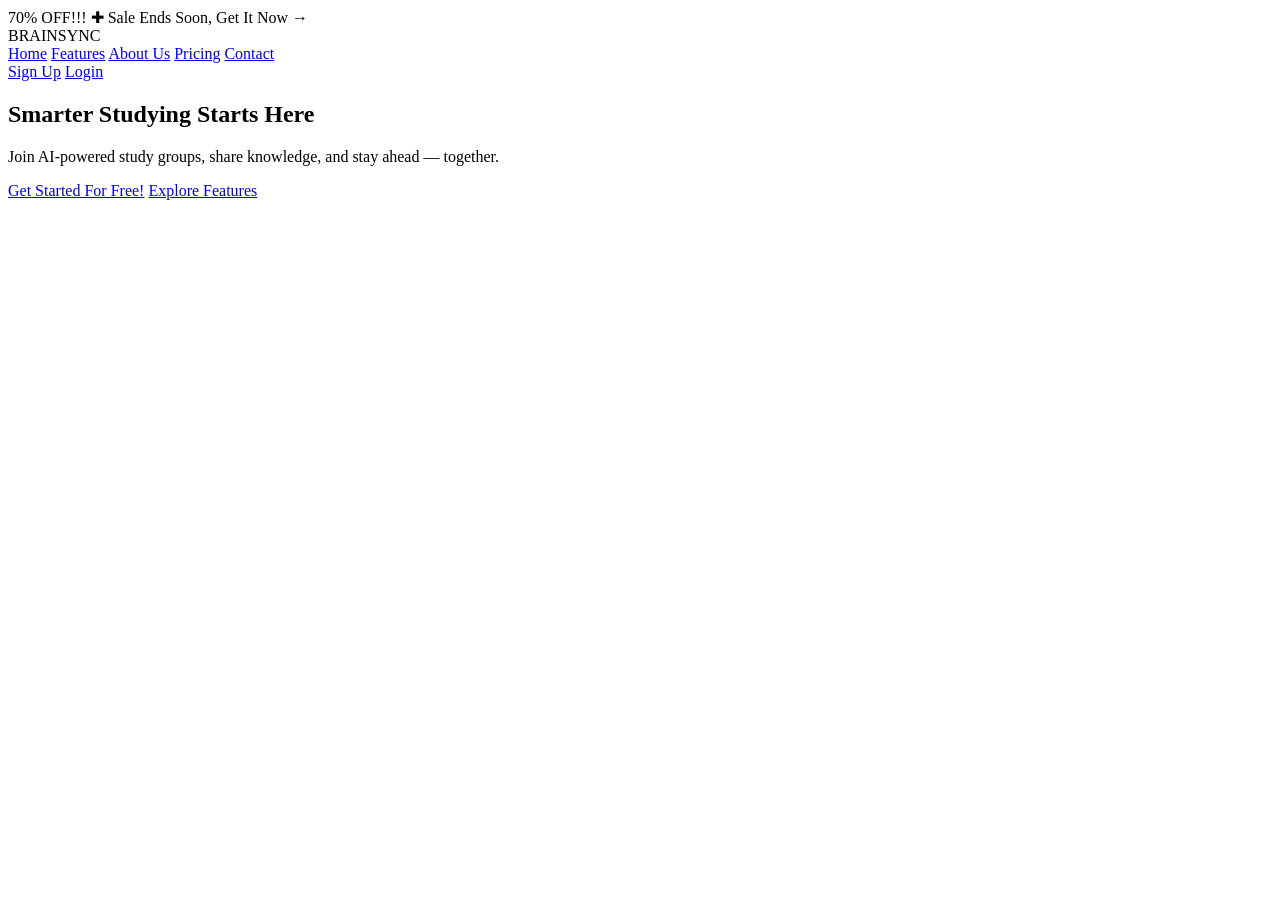
==== Code/index.html @ 2fd0bf12 "Create index.html" ====
<!DOCTYPE html>
<html lang="en">
<head>
  <meta charset="UTF-8" />
  <title>BrainSync | Home</title>
  <link rel="stylesheet" href="style.css" />
  <meta name="viewport" content="width=device-width, initial-scale=1.0" />
</head>
<body>
  <!-- Top offer bar -->
  <div class="offer-bar">
    70% OFF!!! ✚ Sale Ends Soon, Get It Now →
  </div>

  <!-- Navbar -->
  <header class="navbar">
    <div class="logo">BRAIN<span>SYNC</span></div>
    <nav>
      <a href="index.html" class="active">Home</a>
      <a href="features.html">Features</a>
      <a href="about.html">About Us</a>
      <a href="pricing.html">Pricing</a>
      <a href="contact.html">Contact</a>
    </nav>
    <div class="nav-actions">
      <a href="signup.html" class="link-small">Sign Up</a>
      <a href="login.html" class="btn btn-yellow">Login</a>
    </div>
  </header>

  <!-- Hero section -->
  <main>
    <section class="hero">
      <div class="hero-content">
        <h1>Smarter Studying Starts Here</h1>
        <p>Join AI-powered study groups, share knowledge, and stay ahead — together.</p>
        <div class="hero-buttons">
          <a href="signup.html" class="btn btn-yellow">Get Started For Free!</a>
          <a href="features.html" class="btn btn-outline">Explore Features</a>
        </div>
      </div>
      <div class="hero-image">
        <!-- You can put an image here -->
      </div>
    </section>
  </main>

  <script src="script.js"></script>
</body>
</html>
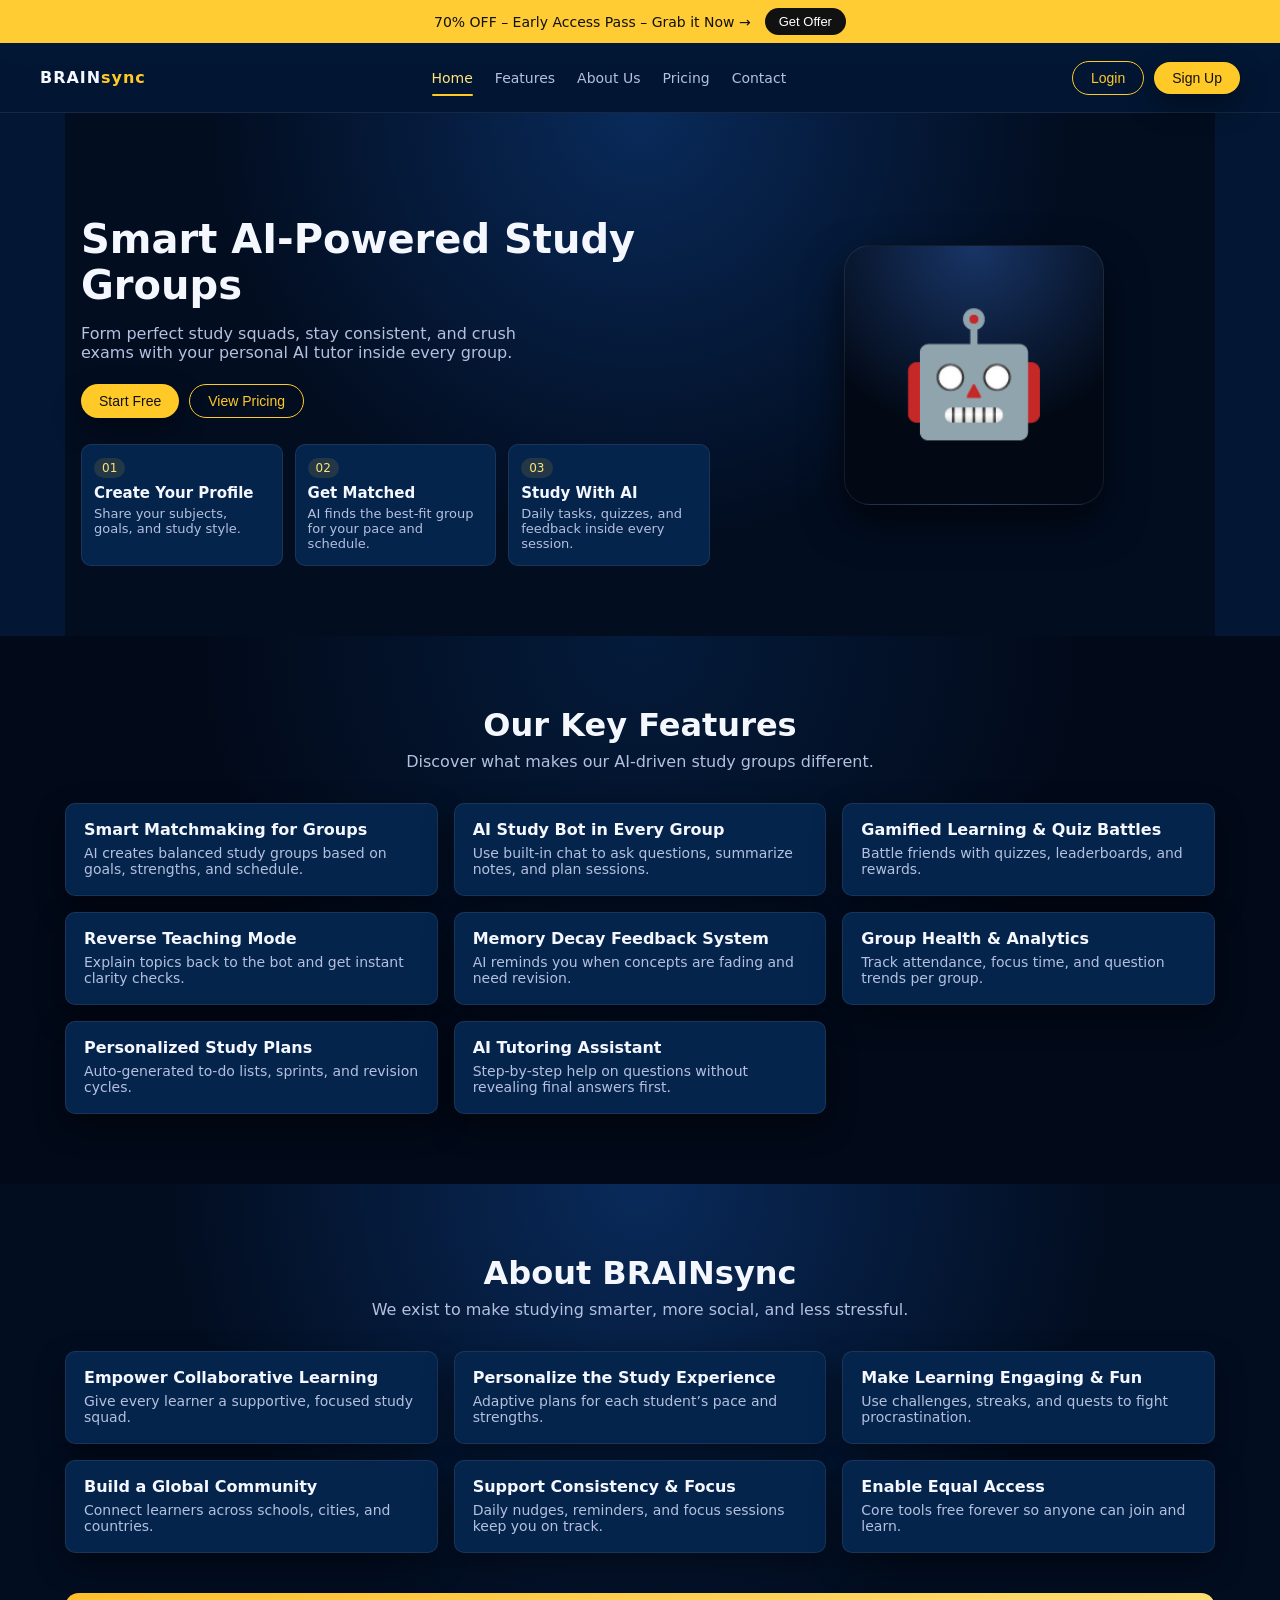
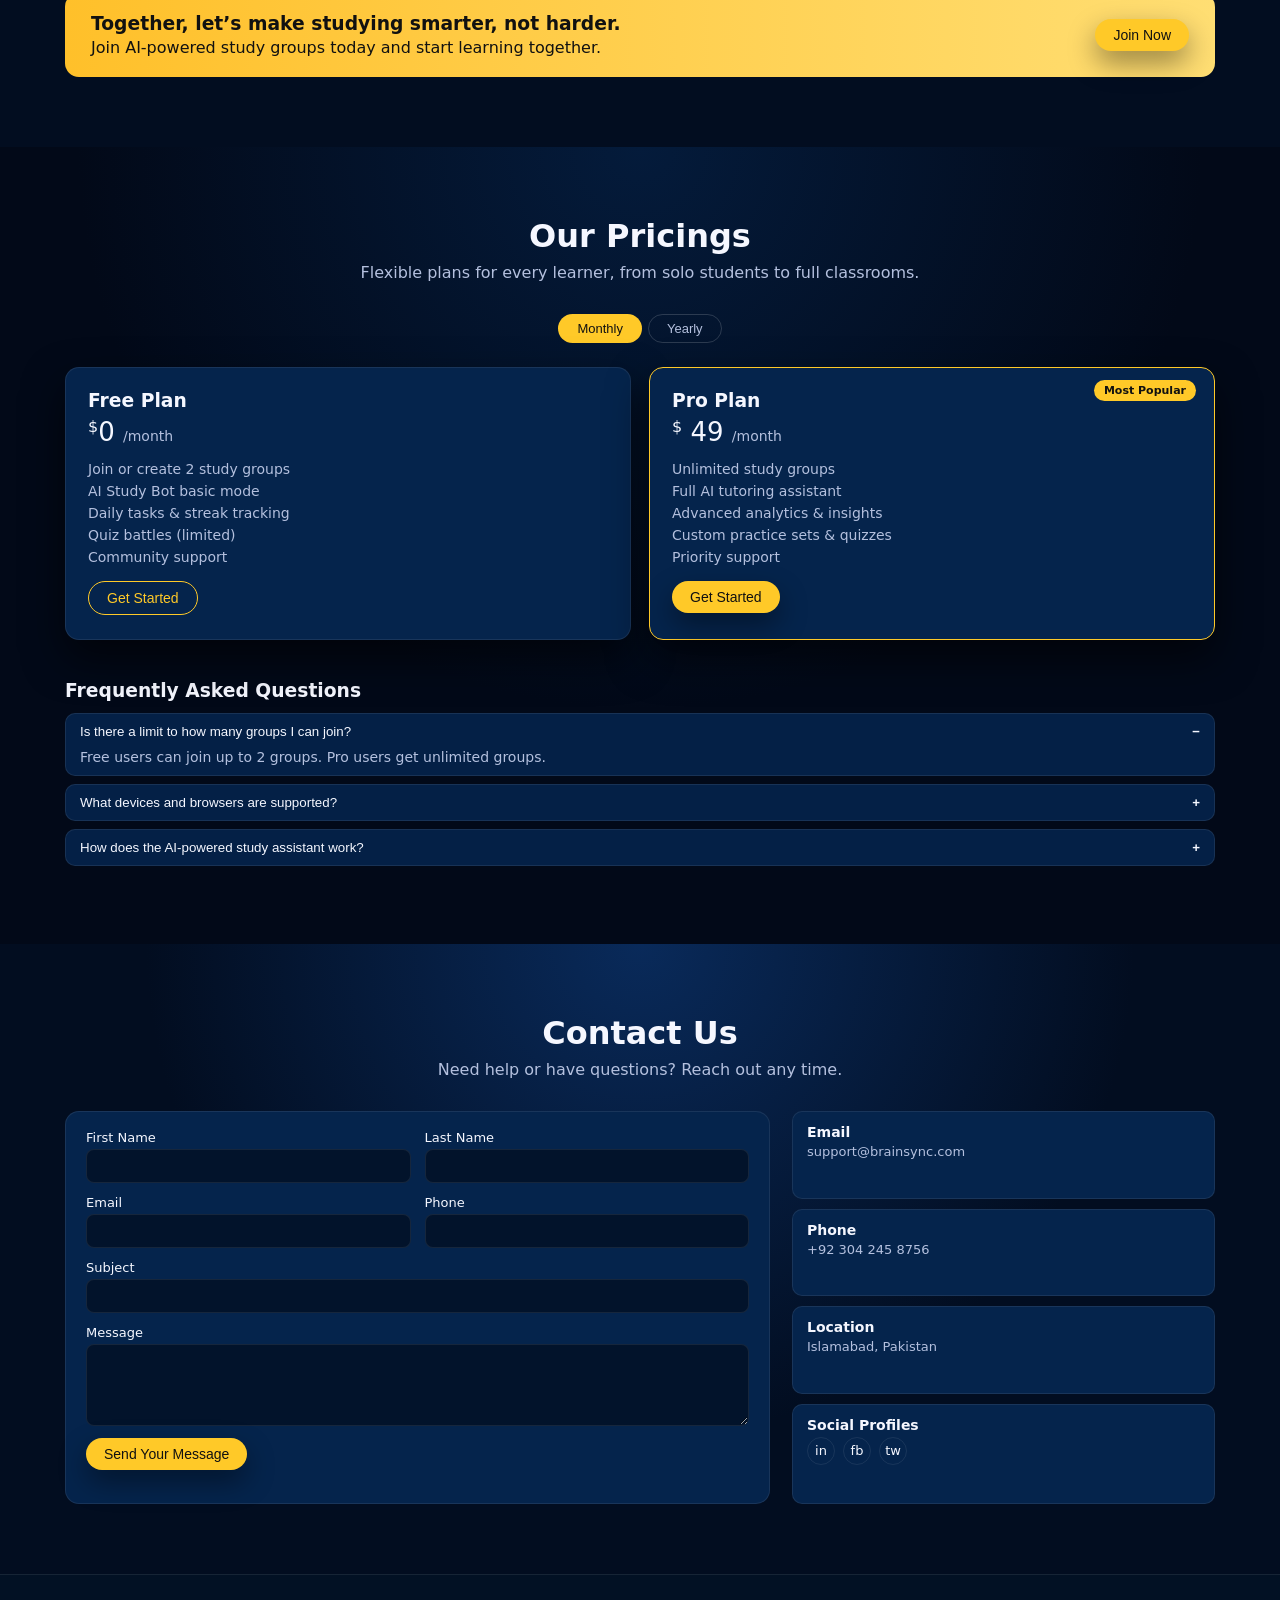
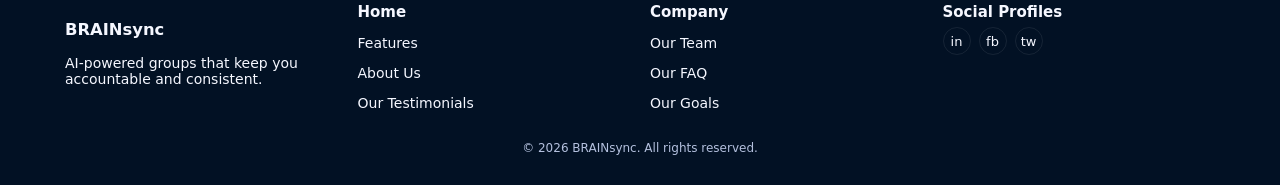
==== commit 5c2deb1b: "Add files via upload" ====
--- a/Code/index.html
+++ b/Code/index.html
@@ -1,50 +1,419 @@
-<!DOCTYPE html>
-<html lang="en">
-<head>
-  <meta charset="UTF-8" />
-  <title>BrainSync | Home</title>
-  <link rel="stylesheet" href="style.css" />
-  <meta name="viewport" content="width=device-width, initial-scale=1.0" />
-</head>
-<body>
-  <!-- Top offer bar -->
-  <div class="offer-bar">
-    70% OFF!!! ✚ Sale Ends Soon, Get It Now →
-  </div>
-
-  <!-- Navbar -->
-  <header class="navbar">
-    <div class="logo">BRAIN<span>SYNC</span></div>
-    <nav>
-      <a href="index.html" class="active">Home</a>
-      <a href="features.html">Features</a>
-      <a href="about.html">About Us</a>
-      <a href="pricing.html">Pricing</a>
-      <a href="contact.html">Contact</a>
-    </nav>
-    <div class="nav-actions">
-      <a href="signup.html" class="link-small">Sign Up</a>
-      <a href="login.html" class="btn btn-yellow">Login</a>
-    </div>
-  </header>
-
-  <!-- Hero section -->
-  <main>
-    <section class="hero">
-      <div class="hero-content">
-        <h1>Smarter Studying Starts Here</h1>
-        <p>Join AI-powered study groups, share knowledge, and stay ahead — together.</p>
-        <div class="hero-buttons">
-          <a href="signup.html" class="btn btn-yellow">Get Started For Free!</a>
-          <a href="features.html" class="btn btn-outline">Explore Features</a>
-        </div>
-      </div>
-      <div class="hero-image">
-        <!-- You can put an image here -->
-      </div>
-    </section>
-  </main>
-
-  <script src="script.js"></script>
-</body>
-</html>
+<!DOCTYPE html>
+<html lang="en">
+
+<head>
+    <meta charset="UTF-8" />
+    <title>BRAINsync – AI Study Groups</title>
+    <meta name="viewport" content="width=device-width, initial-scale=1.0" />
+    <link rel="stylesheet" href="style.css" />
+</head>
+
+<body>
+    <!-- Top notification bar -->
+    <div class="top-bar">
+        <span>70% OFF – Early Access Pass – Grab it Now →</span>
+        <button class="top-bar-btn">Get Offer</button>
+    </div>
+
+    <!-- Navbar -->
+    <header class="navbar">
+        <div class="nav-left">
+            <div class="logo">BRAIN<span>sync</span></div>
+        </div>
+        <nav class="nav-center">
+            <a href="#home" class="nav-link active">Home</a>
+            <a href="#features" class="nav-link">Features</a>
+            <a href="#about" class="nav-link">About Us</a>
+            <a href="#pricing" class="nav-link">Pricing</a>
+            <a href="#contact" class="nav-link">Contact</a>
+        </nav>
+        <div class="nav-right">
+            <button class="btn-outline" data-open="login-modal">Login</button>
+            <button class="btn-primary" data-open="signup-modal">Sign Up</button>
+            <button class="nav-toggle" id="navToggle">☰</button>
+        </div>
+    </header>
+
+    <!-- Mobile menu -->
+    <div class="mobile-menu" id="mobileMenu">
+        <a href="#home" class="nav-link">Home</a>
+        <a href="#features" class="nav-link">Features</a>
+        <a href="#about" class="nav-link">About Us</a>
+        <a href="#pricing" class="nav-link">Pricing</a>
+        <a href="#contact" class="nav-link">Contact</a>
+        <button class="btn-outline" data-open="login-modal">Login</button>
+        <button class="btn-primary" data-open="signup-modal">Sign Up</button>
+    </div>
+
+    <!-- Hero / Home -->
+    <section id="home" class="hero section">
+        <div class="hero-content">
+            <h1>Smart AI‑Powered Study Groups</h1>
+            <p>
+                Form perfect study squads, stay consistent, and crush exams with your
+                personal AI tutor inside every group.
+            </p>
+            <div class="hero-actions">
+                <button class="btn-primary">Start Free</button>
+                <button class="btn-outline" data-scroll="#pricing">View Pricing</button>
+            </div>
+            <div class="hero-steps">
+                <div class="step-card">
+                    <span class="step-number">01</span>
+                    <h3>Create Your Profile</h3>
+                    <p>Share your subjects, goals, and study style.</p>
+                </div>
+                <div class="step-card">
+                    <span class="step-number">02</span>
+                    <h3>Get Matched</h3>
+                    <p>AI finds the best‑fit group for your pace and schedule.</p>
+                </div>
+                <div class="step-card">
+                    <span class="step-number">03</span>
+                    <h3>Study With AI</h3>
+                    <p>Daily tasks, quizzes, and feedback inside every session.</p>
+                </div>
+            </div>
+        </div>
+        <div class="hero-media">
+            <div class="hero-bot">
+                <!-- placeholder robot – replace with your image -->
+                🤖
+            </div>
+        </div>
+    </section>
+
+    <!-- Key Features -->
+    <section id="features" class="section section-alt">
+        <div class="section-header">
+            <h2>Our Key Features</h2>
+            <p>Discover what makes our AI‑driven study groups different.</p>
+        </div>
+
+        <div class="card-grid">
+            <article class="feature-card">
+                <h3>Smart Matchmaking for Groups</h3>
+                <p>AI creates balanced study groups based on goals, strengths, and schedule.</p>
+            </article>
+            <article class="feature-card">
+                <h3>AI Study Bot in Every Group</h3>
+                <p>Use built‑in chat to ask questions, summarize notes, and plan sessions.</p>
+            </article>
+            <article class="feature-card">
+                <h3>Gamified Learning & Quiz Battles</h3>
+                <p>Battle friends with quizzes, leaderboards, and rewards.</p>
+            </article>
+            <article class="feature-card">
+                <h3>Reverse Teaching Mode</h3>
+                <p>Explain topics back to the bot and get instant clarity checks.</p>
+            </article>
+            <article class="feature-card">
+                <h3>Memory Decay Feedback System</h3>
+                <p>AI reminds you when concepts are fading and need revision.</p>
+            </article>
+            <article class="feature-card">
+                <h3>Group Health & Analytics</h3>
+                <p>Track attendance, focus time, and question trends per group.</p>
+            </article>
+            <article class="feature-card">
+                <h3>Personalized Study Plans</h3>
+                <p>Auto‑generated to‑do lists, sprints, and revision cycles.</p>
+            </article>
+            <article class="feature-card">
+                <h3>AI Tutoring Assistant</h3>
+                <p>Step‑by‑step help on questions without revealing final answers first.</p>
+            </article>
+        </div>
+    </section>
+
+    <!-- About / Goals -->
+    <section id="about" class="section">
+        <div class="section-header">
+            <h2>About BRAINsync</h2>
+            <p>We exist to make studying smarter, more social, and less stressful.</p>
+        </div>
+
+        <div class="card-grid goals-grid">
+            <article class="goal-card">
+                <h3>Empower Collaborative Learning</h3>
+                <p>Give every learner a supportive, focused study squad.</p>
+            </article>
+            <article class="goal-card">
+                <h3>Personalize the Study Experience</h3>
+                <p>Adaptive plans for each student’s pace and strengths.</p>
+            </article>
+            <article class="goal-card">
+                <h3>Make Learning Engaging & Fun</h3>
+                <p>Use challenges, streaks, and quests to fight procrastination.</p>
+            </article>
+            <article class="goal-card">
+                <h3>Build a Global Community</h3>
+                <p>Connect learners across schools, cities, and countries.</p>
+            </article>
+            <article class="goal-card">
+                <h3>Support Consistency & Focus</h3>
+                <p>Daily nudges, reminders, and focus sessions keep you on track.</p>
+            </article>
+            <article class="goal-card">
+                <h3>Enable Equal Access</h3>
+                <p>Core tools free forever so anyone can join and learn.</p>
+            </article>
+        </div>
+
+        <div class="cta-banner">
+            <div>
+                <h3>Together, let’s make studying smarter, not harder.</h3>
+                <p>Join AI‑powered study groups today and start learning together.</p>
+            </div>
+            <button class="btn-primary">Join Now</button>
+        </div>
+    </section>
+
+    <!-- Pricing -->
+    <section id="pricing" class="section section-alt">
+        <div class="section-header">
+            <h2>Our Pricings</h2>
+            <p>Flexible plans for every learner, from solo students to full classrooms.</p>
+        </div>
+
+        <div class="billing-toggle">
+            <button class="toggle-btn active" data-billing="monthly">Monthly</button>
+            <button class="toggle-btn" data-billing="yearly">Yearly</button>
+        </div>
+
+        <div class="pricing-grid">
+            <div class="pricing-card">
+                <h3>Free Plan</h3>
+                <p class="price">
+                    <span class="currency">$</span><span class="amount" data-monthly="0" data-yearly="0">0</span>
+                    <span class="period">/month</span>
+                </p>
+                <ul class="pricing-list">
+                    <li>Join or create 2 study groups</li>
+                    <li>AI Study Bot basic mode</li>
+                    <li>Daily tasks & streak tracking</li>
+                    <li>Quiz battles (limited)</li>
+                    <li>Community support</li>
+                </ul>
+                <button class="btn-outline">Get Started</button>
+            </div>
+
+            <div class="pricing-card pricing-card-pro">
+                <div class="tag">Most Popular</div>
+                <h3>Pro Plan</h3>
+                <p class="price">
+                    <span class="currency">$</span>
+                    <span class="amount" data-monthly="49" data-yearly="39">49</span>
+                    <span class="period">/month</span>
+                </p>
+                <ul class="pricing-list">
+                    <li>Unlimited study groups</li>
+                    <li>Full AI tutoring assistant</li>
+                    <li>Advanced analytics & insights</li>
+                    <li>Custom practice sets & quizzes</li>
+                    <li>Priority support</li>
+                </ul>
+                <button class="btn-primary">Get Started</button>
+            </div>
+        </div>
+
+        <!-- FAQ -->
+        <div class="faq">
+            <h3>Frequently Asked Questions</h3>
+            <div class="faq-item active">
+                <button class="faq-question">
+                    Is there a limit to how many groups I can join?
+                    <span class="faq-icon">−</span>
+                </button>
+                <div class="faq-answer">
+                    Free users can join up to 2 groups. Pro users get unlimited groups.
+                </div>
+            </div>
+            <div class="faq-item">
+                <button class="faq-question">
+                    What devices and browsers are supported?
+                    <span class="faq-icon">+</span>
+                </button>
+                <div class="faq-answer">
+                    BRAINsync works on any modern browser on laptop, tablet, or phone.
+                </div>
+            </div>
+            <div class="faq-item">
+                <button class="faq-question">
+                    How does the AI‑powered study assistant work?
+                    <span class="faq-icon">+</span>
+                </button>
+                <div class="faq-answer">
+                    It helps plan sessions, explains concepts step‑by‑step, and creates quizzes from your notes.
+                </div>
+            </div>
+        </div>
+    </section>
+
+    <!-- Contact -->
+    <section id="contact" class="section">
+        <div class="section-header">
+            <h2>Contact Us</h2>
+            <p>Need help or have questions? Reach out any time.</p>
+        </div>
+
+        <div class="contact-grid">
+            <form class="contact-form" id="contactForm">
+                <div class="form-row">
+                    <div class="form-group">
+                        <label>First Name</label>
+                        <input type="text" required />
+                    </div>
+                    <div class="form-group">
+                        <label>Last Name</label>
+                        <input type="text" required />
+                    </div>
+                </div>
+                <div class="form-row">
+                    <div class="form-group">
+                        <label>Email</label>
+                        <input type="email" required />
+                    </div>
+                    <div class="form-group">
+                        <label>Phone</label>
+                        <input type="tel" />
+                    </div>
+                </div>
+                <div class="form-group">
+                    <label>Subject</label>
+                    <input type="text" required />
+                </div>
+                <div class="form-group">
+                    <label>Message</label>
+                    <textarea rows="4" required></textarea>
+                </div>
+                <button class="btn-primary" type="submit">Send Your Message</button>
+                <p class="form-status" id="formStatus"></p>
+            </form>
+
+            <div class="contact-info">
+                <div class="info-card">
+                    <h3>Email</h3>
+                    <p>support@brainsync.com</p>
+                </div>
+                <div class="info-card">
+                    <h3>Phone</h3>
+                    <p>+92 304 245 8756</p>
+                </div>
+                <div class="info-card">
+                    <h3>Location</h3>
+                    <p>Islamabad, Pakistan</p>
+                </div>
+                <div class="info-card">
+                    <h3>Social Profiles</h3>
+                    <div class="social-row">
+                        <a href="#">in</a>
+                        <a href="#">fb</a>
+                        <a href="#">tw</a>
+                    </div>
+                </div>
+            </div>
+        </div>
+    </section>
+
+    <!-- Footer -->
+    <footer class="footer">
+        <div class="footer-grid">
+            <div>
+                <h3>BRAINsync</h3>
+                <p>AI‑powered groups that keep you accountable and consistent.</p>
+            </div>
+            <div>
+                <h4>Home</h4>
+                <p>Features</p>
+                <p>About Us</p>
+                <p>Our Testimonials</p>
+            </div>
+            <div>
+                <h4>Company</h4>
+                <p>Our Team</p>
+                <p>Our FAQ</p>
+                <p>Our Goals</p>
+            </div>
+            <div>
+                <h4>Social Profiles</h4>
+                <div class="social-row">
+                    <a href="#">in</a>
+                    <a href="#">fb</a>
+                    <a href="#">tw</a>
+                </div>
+            </div>
+        </div>
+        <p class="footer-bottom">© 2026 BRAINsync. All rights reserved.</p>
+    </footer>
+
+    <!-- Login Modal -->
+    <div class="modal" id="login-modal">
+        <div class="modal-dialog">
+            <button class="modal-close" data-close>×</button>
+            <h2>Login</h2>
+            <form class="auth-form">
+                <div class="form-group">
+                    <label>Email</label>
+                    <input type="email" required />
+                </div>
+                <div class="form-group">
+                    <label>Password</label>
+                    <input type="password" required />
+                </div>
+                <div class="form-row space-between">
+                    <label class="remember">
+                        <input type="checkbox" /> Remember me
+                    </label>
+                    <a href="#" class="link-small">Forgot password?</a>
+                </div>
+                <button class="btn-primary" type="submit">Login</button>
+                <button class="btn-outline full-width" type="button">
+                    Sign in with Google
+                </button>
+                <p class="auth-switch">
+                    Don’t have an account?
+                    <a href="#" data-switch="signup-modal">Sign Up</a>
+                </p>
+            </form>
+        </div>
+    </div>
+
+    <!-- Signup Modal -->
+    <div class="modal" id="signup-modal">
+        <div class="modal-dialog">
+            <button class="modal-close" data-close>×</button>
+            <h2>Sign Up</h2>
+            <form class="auth-form">
+                <div class="form-group">
+                    <label>Full Name</label>
+                    <input type="text" required />
+                </div>
+                <div class="form-group">
+                    <label>Email</label>
+                    <input type="email" required />
+                </div>
+                <div class="form-group">
+                    <label>Password</label>
+                    <input type="password" required />
+                </div>
+                <label class="remember">
+                    <input type="checkbox" required />
+                    I agree with Terms of Use and Privacy Policy
+                </label>
+                <button class="btn-primary" type="submit">Sign Up</button>
+                <button class="btn-outline full-width" type="button">
+                    Sign up with Google
+                </button>
+                <p class="auth-switch">
+                    Already have an account?
+                    <a href="#" data-switch="login-modal">Login</a>
+                </p>
+            </form>
+        </div>
+    </div>
+
+    <script src="script.js"></script>
+</body>
+
+</html>
--- a/Code/style.css
+++ b/Code/style.css
@@ -0,0 +1,732 @@
+:root {
+    --bg-main: #031734;
+    --bg-alt: #041f3f;
+    --bg-card: #05244c;
+    --accent: #ffc928;
+    --accent-soft: #ffe27a;
+    --text-main: #f5f7ff;
+    --text-muted: #b4c0de;
+    --border-soft: rgba(255, 255, 255, 0.08);
+    --radius-lg: 14px;
+    --radius-md: 10px;
+    --shadow-soft: 0 18px 40px rgba(0, 0, 0, 0.6);
+    --transition-fast: 0.2s ease;
+    --max-width: 1150px;
+    --nav-height: 70px;
+}
+
+*,
+*::before,
+*::after {
+    box-sizing: border-box;
+}
+
+body {
+    margin: 0;
+    font-family: system-ui, -apple-system, BlinkMacSystemFont, "Segoe UI",
+        sans-serif;
+    background: var(--bg-main);
+    color: var(--text-main);
+}
+
+/* Top bar */
+
+.top-bar {
+    background: #ffcc33;
+    color: #111;
+    display: flex;
+    align-items: center;
+    justify-content: center;
+    gap: 14px;
+    padding: 8px 16px;
+    font-size: 14px;
+}
+
+.top-bar-btn {
+    background: #111;
+    color: #fff;
+    border: none;
+    padding: 6px 14px;
+    border-radius: 999px;
+    cursor: pointer;
+    font-size: 13px;
+}
+
+/* Navbar */
+
+.navbar {
+    position: sticky;
+    top: 0;
+    z-index: 50;
+    background: rgba(3, 23, 52, 0.96);
+    backdrop-filter: blur(14px);
+    border-bottom: 1px solid var(--border-soft);
+    display: flex;
+    align-items: center;
+    justify-content: space-between;
+    padding: 0 40px;
+    height: var(--nav-height);
+}
+
+.nav-left .logo {
+    font-weight: 700;
+    letter-spacing: 0.06em;
+}
+
+.logo span {
+    color: var(--accent);
+}
+
+.nav-center {
+    display: flex;
+    gap: 22px;
+    font-size: 14px;
+}
+
+.nav-link {
+    color: var(--text-muted);
+    text-decoration: none;
+    position: relative;
+    padding: 4px 0;
+    transition: color var(--transition-fast);
+}
+
+.nav-link:hover,
+.nav-link.active {
+    color: var(--accent-soft);
+}
+
+.nav-link.active::after {
+    content: "";
+    position: absolute;
+    left: 0;
+    bottom: -6px;
+    width: 100%;
+    height: 2px;
+    border-radius: 999px;
+    background: var(--accent);
+}
+
+.nav-right {
+    display: flex;
+    align-items: center;
+    gap: 10px;
+}
+
+.btn-primary,
+.btn-outline {
+    border-radius: 999px;
+    padding: 8px 18px;
+    font-size: 14px;
+    border: none;
+    cursor: pointer;
+    transition: background var(--transition-fast), color var(--transition-fast),
+        transform var(--transition-fast), box-shadow var(--transition-fast);
+}
+
+.btn-primary {
+    background: var(--accent);
+    color: #111;
+    box-shadow: 0 12px 28px rgba(0, 0, 0, 0.4);
+}
+
+.btn-primary:hover {
+    transform: translateY(-1px);
+    box-shadow: 0 16px 40px rgba(0, 0, 0, 0.6);
+}
+
+.btn-outline {
+    background: transparent;
+    color: var(--accent);
+    border: 1px solid var(--accent);
+}
+
+.btn-outline:hover {
+    background: rgba(255, 201, 40, 0.18);
+}
+
+.nav-toggle {
+    display: none;
+    background: none;
+    border: 1px solid var(--border-soft);
+    border-radius: 8px;
+    color: var(--text-main);
+    padding: 4px 8px;
+    font-size: 18px;
+}
+
+/* Sections */
+
+.section {
+    padding: 70px 16px;
+    background: radial-gradient(circle at top, #092a5a 0, #020d20 55%);
+}
+
+.section-alt {
+    background: radial-gradient(circle at top, #041b3b 0, #020918 55%);
+}
+
+.section-header {
+    max-width: var(--max-width);
+    margin: 0 auto 32px;
+    text-align: center;
+}
+
+.section-header h2 {
+    margin: 0 0 8px;
+    font-size: 32px;
+}
+
+.section-header p {
+    margin: 0;
+    color: var(--text-muted);
+}
+
+/* Layout helpers */
+
+.hero,
+.contact-grid,
+.pricing-grid,
+.footer-grid {
+    max-width: var(--max-width);
+    margin: 0 auto;
+}
+
+.hero {
+    display: grid;
+    grid-template-columns: minmax(0, 1.4fr) minmax(0, 1fr);
+    gap: 40px;
+    align-items: center;
+}
+
+/* Hero */
+
+.hero-content h1 {
+    font-size: 40px;
+    margin-bottom: 12px;
+}
+
+.hero-content p {
+    color: var(--text-muted);
+    max-width: 460px;
+}
+
+.hero-actions {
+    display: flex;
+    gap: 10px;
+    margin: 22px 0 26px;
+}
+
+.hero-steps {
+    display: grid;
+    grid-template-columns: repeat(3, minmax(0, 1fr));
+    gap: 12px;
+}
+
+.step-card {
+    background: var(--bg-card);
+    border-radius: var(--radius-md);
+    padding: 12px 12px 14px;
+    border: 1px solid var(--border-soft);
+}
+
+.step-number {
+    display: inline-block;
+    font-size: 12px;
+    background: rgba(255, 201, 40, 0.12);
+    border-radius: 999px;
+    padding: 3px 8px;
+    margin-bottom: 6px;
+    color: var(--accent-soft);
+}
+
+.step-card h3 {
+    font-size: 15px;
+    margin: 0 0 4px;
+}
+
+.step-card p {
+    margin: 0;
+    font-size: 13px;
+    color: var(--text-muted);
+}
+
+.hero-media {
+    display: flex;
+    justify-content: center;
+}
+
+.hero-bot {
+    width: 260px;
+    height: 260px;
+    border-radius: 26px;
+    background: radial-gradient(circle at top, #183566 0, #020915 65%);
+    border: 1px solid var(--border-soft);
+    box-shadow: var(--shadow-soft);
+    display: flex;
+    align-items: center;
+    justify-content: center;
+    font-size: 120px;
+}
+
+/* Cards & grid */
+
+.card-grid {
+    max-width: var(--max-width);
+    margin: 0 auto;
+    display: grid;
+    grid-template-columns: repeat(3, minmax(0, 1fr));
+    gap: 16px;
+}
+
+.feature-card,
+.goal-card {
+    background: var(--bg-card);
+    border-radius: var(--radius-md);
+    padding: 16px 18px 18px;
+    border: 1px solid var(--border-soft);
+    box-shadow: 0 12px 30px rgba(0, 0, 0, 0.45);
+}
+
+.feature-card h3,
+.goal-card h3 {
+    font-size: 16px;
+    margin: 0 0 6px;
+}
+
+.feature-card p,
+.goal-card p {
+    margin: 0;
+    font-size: 14px;
+    color: var(--text-muted);
+}
+
+/* CTA banner */
+
+.cta-banner {
+    max-width: var(--max-width);
+    margin: 40px auto 0;
+    background: linear-gradient(90deg, #ffc02a, #ffde73);
+    border-radius: var(--radius-lg);
+    padding: 20px 26px;
+    display: flex;
+    justify-content: space-between;
+    align-items: center;
+    color: #111;
+    gap: 18px;
+}
+
+.cta-banner h3 {
+    margin: 0 0 4px;
+}
+
+.cta-banner p {
+    margin: 0;
+}
+
+/* Pricing */
+
+.billing-toggle {
+    max-width: var(--max-width);
+    margin: 0 auto 24px;
+    display: flex;
+    justify-content: center;
+    gap: 6px;
+}
+
+.toggle-btn {
+    border-radius: 999px;
+    padding: 6px 18px;
+    border: 1px solid rgba(255, 255, 255, 0.16);
+    background: transparent;
+    color: var(--text-muted);
+    cursor: pointer;
+    font-size: 13px;
+}
+
+.toggle-btn.active {
+    background: var(--accent);
+    color: #111;
+    border-color: transparent;
+}
+
+.pricing-grid {
+    display: grid;
+    grid-template-columns: repeat(2, minmax(0, 1fr));
+    gap: 18px;
+    margin-top: 10px;
+}
+
+.pricing-card {
+    background: var(--bg-card);
+    border-radius: var(--radius-lg);
+    padding: 22px 22px 24px;
+    border: 1px solid var(--border-soft);
+    box-shadow: var(--shadow-soft);
+    position: relative;
+}
+
+.pricing-card-pro {
+    border-color: var(--accent);
+}
+
+.pricing-card .tag {
+    position: absolute;
+    top: 12px;
+    right: 18px;
+    background: var(--accent);
+    color: #111;
+    border-radius: 999px;
+    padding: 4px 10px;
+    font-size: 11px;
+    font-weight: 600;
+}
+
+.pricing-card h3 {
+    margin: 0 0 6px;
+}
+
+.price {
+    margin: 0 0 14px;
+    font-size: 26px;
+}
+
+.price .currency {
+    font-size: 16px;
+    vertical-align: top;
+}
+
+.price .period {
+    font-size: 14px;
+    color: var(--text-muted);
+}
+
+.pricing-list {
+    list-style: none;
+    padding: 0;
+    margin: 0 0 16px;
+    font-size: 14px;
+    color: var(--text-muted);
+}
+
+.pricing-list li {
+    margin-bottom: 6px;
+}
+
+/* FAQ */
+
+.faq {
+    max-width: var(--max-width);
+    margin: 40px auto 0;
+}
+
+.faq h3 {
+    margin-bottom: 12px;
+}
+
+.faq-item {
+    border-radius: var(--radius-md);
+    border: 1px solid var(--border-soft);
+    background: rgba(5, 36, 76, 0.9);
+    margin-bottom: 8px;
+    overflow: hidden;
+}
+
+.faq-question {
+    width: 100%;
+    text-align: left;
+    padding: 10px 14px;
+    background: none;
+    border: none;
+    color: inherit;
+    cursor: pointer;
+    display: flex;
+    justify-content: space-between;
+    align-items: center;
+}
+
+.faq-icon {
+    font-weight: 700;
+}
+
+.faq-answer {
+    padding: 0 14px 10px;
+    font-size: 14px;
+    color: var(--text-muted);
+    display: none;
+}
+
+.faq-item.active .faq-answer {
+    display: block;
+}
+
+.faq-item.active .faq-icon {
+    content: "−";
+}
+
+/* Contact */
+
+.contact-grid {
+    display: grid;
+    grid-template-columns: minmax(0, 2fr) minmax(0, 1.2fr);
+    gap: 22px;
+}
+
+.contact-form {
+    background: var(--bg-card);
+    padding: 18px 20px 20px;
+    border-radius: var(--radius-lg);
+    border: 1px solid var(--border-soft);
+}
+
+.form-row {
+    display: flex;
+    gap: 14px;
+}
+
+.form-group {
+    flex: 1;
+    display: flex;
+    flex-direction: column;
+    margin-bottom: 12px;
+}
+
+label {
+    font-size: 13px;
+    margin-bottom: 4px;
+}
+
+input,
+textarea {
+    background: #02132b;
+    border-radius: 8px;
+    border: 1px solid rgba(255, 255, 255, 0.08);
+    padding: 8px 10px;
+    color: var(--text-main);
+    font-size: 14px;
+}
+
+input:focus,
+textarea:focus {
+    outline: 1px solid var(--accent);
+}
+
+.form-status {
+    font-size: 13px;
+    margin-top: 8px;
+    color: var(--accent-soft);
+}
+
+.contact-info {
+    display: grid;
+    gap: 10px;
+}
+
+.info-card {
+    background: var(--bg-card);
+    border-radius: var(--radius-md);
+    padding: 12px 14px;
+    border: 1px solid var(--border-soft);
+}
+
+.info-card h3 {
+    margin: 0 0 4px;
+    font-size: 14px;
+}
+
+.info-card p {
+    margin: 0;
+    font-size: 13px;
+    color: var(--text-muted);
+}
+
+.social-row {
+    display: flex;
+    gap: 8px;
+    margin-top: 4px;
+}
+
+.social-row a {
+    width: 28px;
+    height: 28px;
+    border-radius: 999px;
+    display: inline-flex;
+    align-items: center;
+    justify-content: center;
+    border: 1px solid var(--border-soft);
+    color: var(--text-main);
+    font-size: 13px;
+    text-decoration: none;
+}
+
+/* Footer */
+
+.footer {
+    background: #021124;
+    border-top: 1px solid var(--border-soft);
+    padding: 28px 16px 18px;
+}
+
+.footer-grid {
+    display: grid;
+    grid-template-columns: repeat(4, minmax(0, 1fr));
+    gap: 20px;
+    margin-bottom: 16px;
+    font-size: 14px;
+}
+
+.footer h4 {
+    margin: 0 0 6px;
+    font-size: 15px;
+}
+
+.footer-bottom {
+    text-align: center;
+    font-size: 12px;
+    color: var(--text-muted);
+}
+
+/* Modals */
+
+.modal {
+    position: fixed;
+    inset: 0;
+    background: rgba(2, 5, 15, 0.84);
+    display: none;
+    align-items: center;
+    justify-content: center;
+    z-index: 100;
+}
+
+.modal.open {
+    display: flex;
+}
+
+.modal-dialog {
+    width: 100%;
+    max-width: 400px;
+    background: var(--bg-card);
+    border-radius: var(--radius-lg);
+    padding: 22px 22px 24px;
+    box-shadow: var(--shadow-soft);
+    border: 1px solid var(--border-soft);
+    position: relative;
+}
+
+.modal-dialog h2 {
+    margin-top: 0;
+    margin-bottom: 12px;
+}
+
+.modal-close {
+    position: absolute;
+    top: 10px;
+    right: 12px;
+    background: none;
+    border: none;
+    color: var(--text-muted);
+    font-size: 20px;
+    cursor: pointer;
+}
+
+.auth-form .full-width {
+    width: 100%;
+    margin-top: 8px;
+}
+
+.space-between {
+    justify-content: space-between;
+    align-items: center;
+}
+
+.remember {
+    display: flex;
+    align-items: center;
+    gap: 6px;
+    font-size: 13px;
+    color: var(--text-muted);
+}
+
+.link-small {
+    font-size: 13px;
+    color: var(--accent-soft);
+    text-decoration: none;
+}
+
+.auth-switch {
+    margin-top: 10px;
+    font-size: 13px;
+    color: var(--text-muted);
+}
+
+.auth-switch a {
+    color: var(--accent-soft);
+}
+
+/* Mobile menu */
+
+.mobile-menu {
+    display: none;
+    flex-direction: column;
+    gap: 10px;
+    padding: 10px 16px 14px;
+    background: #010918;
+    border-bottom: 1px solid var(--border-soft);
+}
+
+/* Responsive */
+
+@media (max-width: 900px) {
+    .navbar {
+        padding: 0 16px;
+    }
+
+    .nav-center {
+        display: none;
+    }
+
+    .nav-toggle {
+        display: inline-block;
+    }
+
+    .hero {
+        grid-template-columns: minmax(0, 1fr);
+    }
+
+    .hero-media {
+        order: -1;
+    }
+
+    .card-grid {
+        grid-template-columns: repeat(2, minmax(0, 1fr));
+    }
+
+    .pricing-grid,
+    .contact-grid,
+    .footer-grid {
+        grid-template-columns: minmax(0, 1fr);
+    }
+}
+
+@media (max-width: 640px) {
+    .hero-steps {
+        grid-template-columns: minmax(0, 1fr);
+    }
+
+    .card-grid {
+        grid-template-columns: minmax(0, 1fr);
+    }
+
+    .cta-banner {
+        flex-direction: column;
+        align-items: flex-start;
+    }
+
+    .form-row {
+        flex-direction: column;
+    }
+
+    .top-bar {
+        flex-direction: column;
+    }
+}
